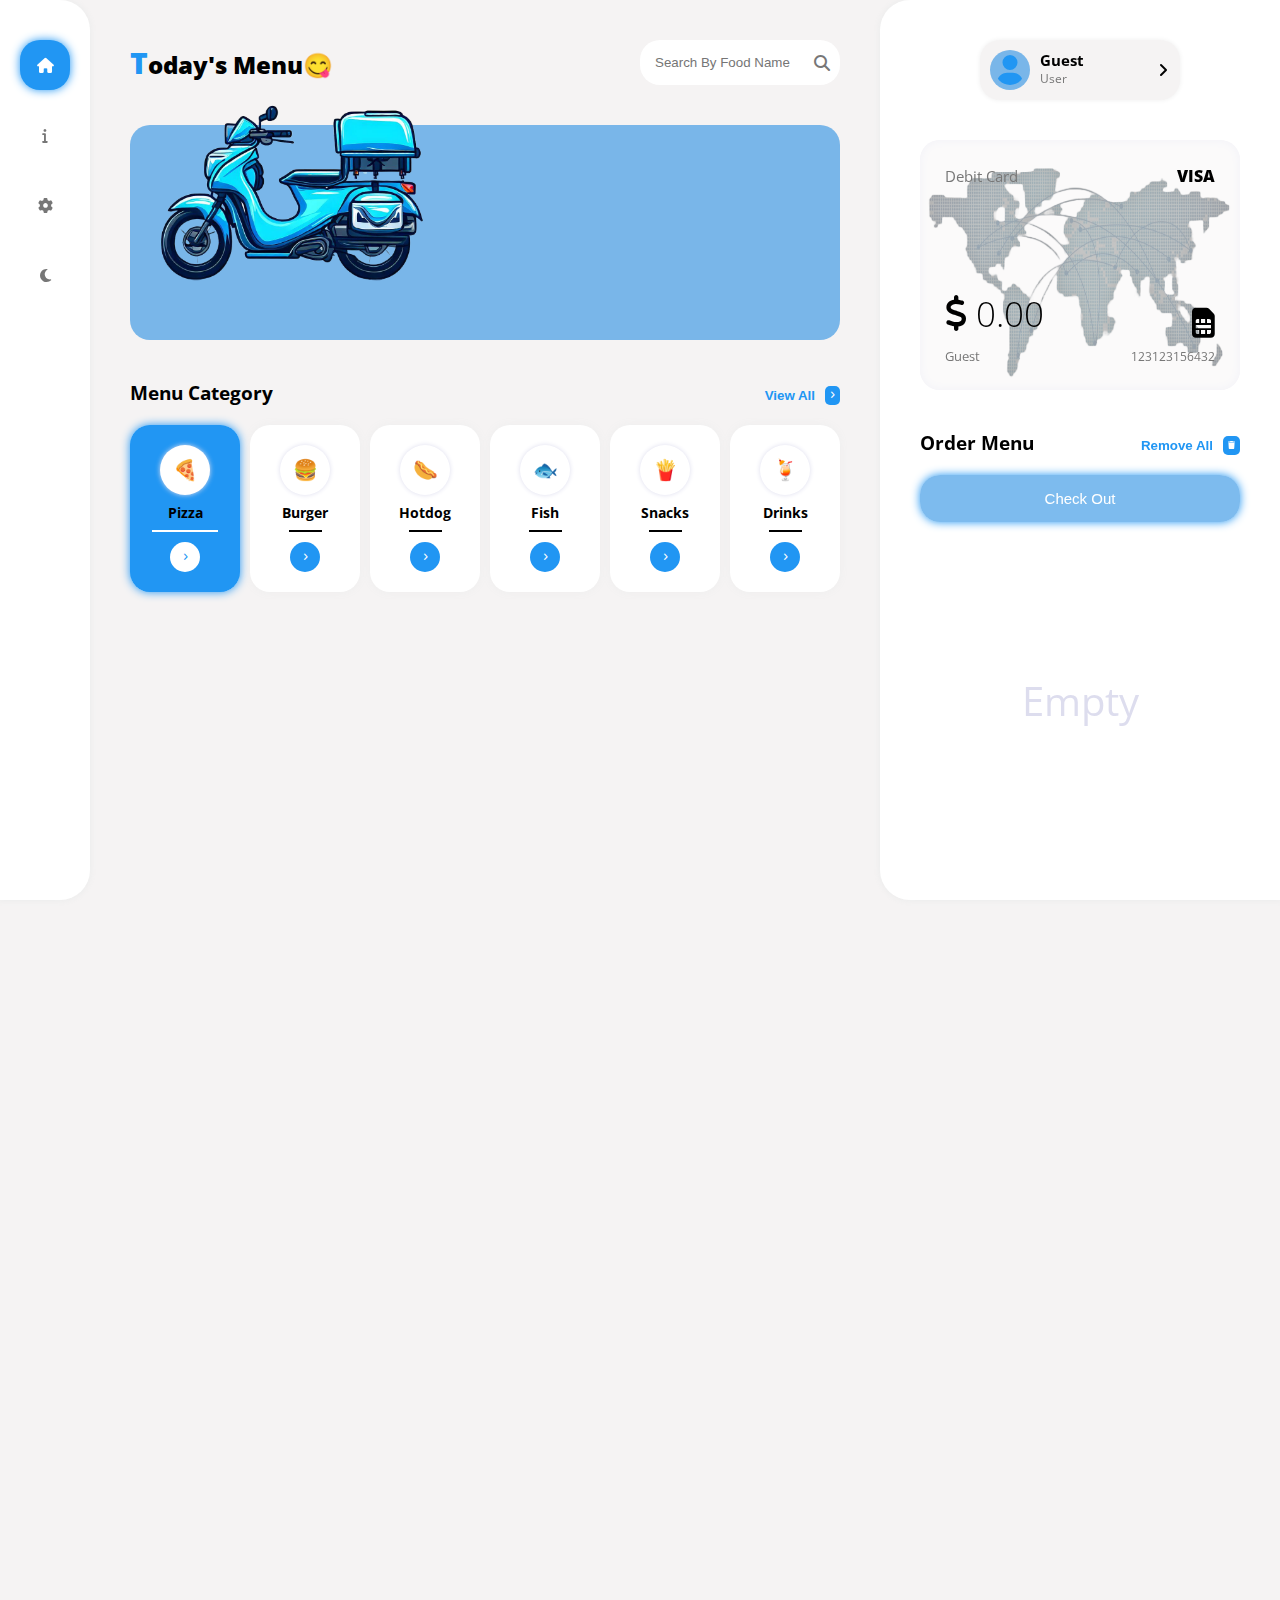
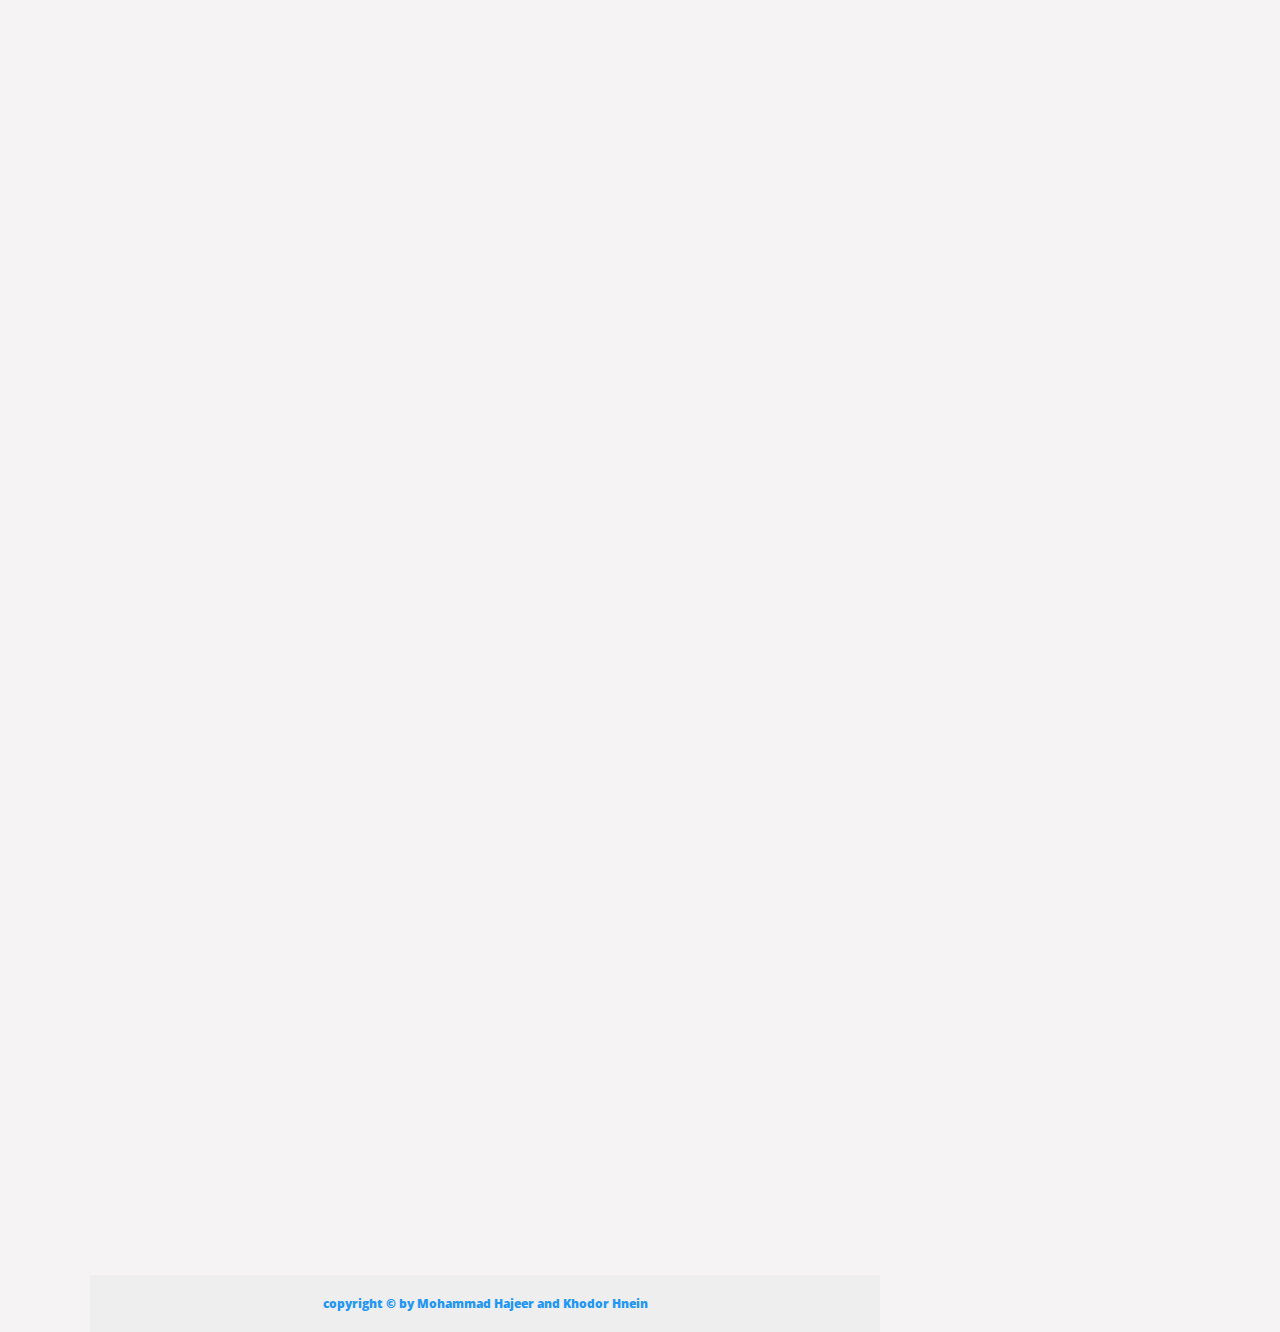
==== index.html @ 66b3bde1 "All Files Uploaded" ====
<!DOCTYPE html>
<html lang="en">

<head>
  <meta charset="UTF-8" />
  <meta http-equiv="X-UA-Compatible" content="IE=edge" />
  <meta name="viewport" content="width=device-width, initial-scale=1.0" />
  <link rel="icon" type="image/png" sizes="32x32" href="./images/Website-logo.svg">
  <link rel="stylesheet" href="./css/all.min.css" />
  <link rel="stylesheet" href="./css/style.css" />
  <link rel="preconnect" href="https://fonts.googleapis.com" />
  <link rel="preconnect" href="https://fonts.gstatic.com" crossorigin />
  <link href="https://fonts.googleapis.com/css2?family=Open+Sans:wght@600;700;800&display=swap" rel="stylesheet" />
  <title>Dashboard</title>
</head>

<body>
  <!-- Start Navigation -->
  <div class="navigation">
    <ul class="links">
      <li>
        <a data-text="Home" class="active" href="index.html">
          <i class="fa fa-home"></i>
        </a>
      </li>
      <li>
        <a data-text="Features" href="features.html">
          <i class="fa fa-info"></i>
        </a>
      </li>
      <li>
        <a data-text="Settings" href="settings.html" class="guest">
          <i class="fa fa-gear"></i>
        </a>
      </li>
      <li>
        <button href="#" id="themeSwitcher">
          <i class="fa fa-moon"></i>
        </button>
      </li>
    </ul>
    <button id="logout" href="#">
      <i class="fa-solid fa-right-from-bracket"></i>
    </button>
  </div>
  <!-- End Navigation -->
  <!-- Start content -->
  <div class="content home">
    <div class="header">
      <h2>
        Today's Menu&#128523;
        <button class="open-cart button-style">
          <i class="fa fa-arrow-right"></i>
        </button>
      </h2>
      <div class="search-box">
        <input type="text" placeholder="Search By Food Name" id="search" />
        <label for="search">
          <i class="fa fa-search"></i>
        </label>
      </div>
    </div>
    <div class="welcome-box">
      <img src="./images/Delivery-Desgin-Image.png" alt="Motor-cycle-image" />
      <div class="text">
        <h3>Hello <span class="user-name">Guest</span>,</h3>
        <p>
          Read about what our website can do in the
          <span>Features</span> section
        </p>
        <a href="features.html" class="button-style">Read Now!</a>
      </div>
    </div>
    <div class="menu">
      <div class="title">
        <h3>Menu Category</h3>
        <button class="view-all all-foods">
          View All
          <span><i class="fa-solid fa-angle-right"></i></span>
        </button>
      </div>
      <div class="categories">
        <div class="category active">
          <span class="emoji">&#127829;</span>
          <p class="name">Pizza</p>
          <span class="line"></span>
          <span><i class="fa-solid fa-angle-right"></i></span>
        </div>
        <div class="category">
          <span class="emoji">&#127828;</span>
          <p class="name">Burger</p>
          <span class="line"></span>
          <span><i class="fa-solid fa-angle-right"></i></span>
        </div>
        <div class="category">
          <span class="emoji">&#127789;</span>
          <p class="name">Hotdog</p>
          <span class="line"></span>
          <span><i class="fa-solid fa-angle-right"></i></span>
        </div>
        <div class="category">
          <span class="emoji">&#128031;</span>
          <p class="name">Fish</p>
          <span class="line"></span>
          <span><i class="fa-solid fa-angle-right"></i></span>
        </div>
        <div class="category">
          <span class="emoji">&#127839;</span>
          <p class="name">Snacks</p>
          <span class="line"></span>
          <span><i class="fa-solid fa-angle-right"></i></span>
        </div>
        <div class="category">
          <span class="emoji">&#127865;</span>
          <p class="name">Drinks</p>
          <span class="line"></span>
          <span><i class="fa-solid fa-angle-right"></i></span>
        </div>
        <div class="category fav">
          <span class="emoji">
            <i class="fa fa-heart"></i>
          </span>
          <p class="name">Favourits</p>
        </div>
      </div>
    </div>
    <div class="foods">
      <p id="message">Empty</p>
    </div>
    <button id="scrollButton" class="button-style">
      <i class="fa fa-arrow-circle-up"></i>
    </button>
    <!-- Start Footer -->
    <div id="footer">
      copyright &copy; by Mohammad Hajeer and Khodor Hnein
    </div>
    <!-- End Footer -->
  </div>
  <!-- End content -->
  <!-- Start Cart -->
  <div class="cart">
    <button class="close-cart button-style">
      <i class="fa fa-arrow-left"></i>
    </button>
    <div class="user-profile">
      <div class="profile">
        <img id="profileImage" src="./images/guest-pic.svg" alt="Profile Image" />
        <div class="text">
          <h4 class="user-name">Guest</h4>
          <p>User</p>
        </div>
      </div>
      <i class="fa-solid fa-angle-down"></i>
    </div>
    <div class="signup-form form">
      <h2>SignUp</h2>
      <form>
        <div>
          <label for="firstName">First Name</label>
          <div>
            <input data-match="\w+" id="firstName" type="text" placeholder="ex: Khodor" />
            <i class="fa fa-user"></i>
            <i class="fa fa-warning"></i>
          </div>
        </div>
        <div>
          <label for="lastName">Last Name</label>
          <div>
            <input data-match="" id="lastName" type="text" placeholder="ex: Hajeer" />
            <i class="fa fa-user"></i>
            <i class="fa fa-warning"></i>
          </div>
        </div>
        <div>
          <label for="signupEmail">Email</label>
          <div>
            <input data-match="\w+@gmail.com" id="signupEmail" type="email" placeholder="ex: hello@gmail.com" />
            <i class="fa fa-envelope"></i>
            <i class="fa fa-warning"></i>
          </div>
        </div>
        <div>
          <label for="signupPassword">Password</label>
          <div>
            <input data-match="\w+" id="signupPassword" type="password" placeholder="ex: 123@3As" />
            <i class="fa fa-lock"></i>
            <i class="fa fa-warning"></i>
          </div>
        </div>
        <button class="signup-button button-style">SignUp</button>
        <p>
          Already have an account ? <a id="loginSwitcher" href="#">Login</a>
        </p>
      </form>
    </div>
    <div class="login-form form">
      <h2>Login</h2>
      <form>
        <div>
          <label for="loginEmail">Email</label>
          <div>
            <input id="loginEmail" type="email" placeholder="Email" />
            <i class="fa fa-envelope"></i>
            <i class="fa fa-warning"></i>
          </div>
        </div>
        <div>
          <label for="loginPassword">Password</label>
          <div>
            <input id="loginPassword" type="password" placeholder="Password" />
            <i class="fa fa-lock"></i>
            <i class="fa fa-warning"></i>
          </div>
        </div>
        <button class="login-button button-style">Login</button>
        <a id="signupSwitcher" href="#"><i class="fa fa-arrow-left"></i> Signup</a>
      </form>
    </div>
    <div class="debit-card">
      <div class="title">
        <p>Debit Card</p>
        <p>Visa</p>
      </div>
      <div class="details">
        <div class="amount">
          <p>
            <i class="fa-solid fa-dollar-sign"></i>
            <span id="money">0.00</span>
          </p>
          <p class="user-name">Guest</p>
        </div>
        <div class="serial-nb">
          <i class="fa-solid fa-sim-card"></i>
          <p class="number">123123156432</p>
        </div>
      </div>
    </div>
    <div class="menu">
      <div class="title">
        <h3>Order Menu</h3>
        <button class="view-all" id="remove-all">
          Remove All
          <span><i class="fa fa-trash"></i></span>
        </button>
      </div>
      <button class="checkout-button button-style" id="check">Check Out</button>
      <div class="orders"></div>
    </div>
  </div>
  <!-- End Cart -->

  <script src="./JavaScript/common.js" type="module"></script>
  <script src="./JavaScript/menu.js" type="module"></script>
</body>

</html>
---- css/style.css ----
/* Start Global Rules */
:root {
  --main-color: #2196f3;
  --alt-main-color: #1786e08f;
  --margin: 40px;
  --padding: 40px;
  --dimmed-text-color: #777;
  --text-color: black;
  --bg-color: rgb(255, 255, 255);
  --alt-bg-color: rgb(245, 243, 243);
  --bg-backdrop: rgba(255, 255, 255, 0.6);
  --border-rad: 20px;
  --box-shadow: #eee;
  --box-bg: #dde;
}

* {
  margin: 0;
  padding: 0;
  -webkit-box-sizing: border-box;
  -moz-box-sizing: border-box;
  box-sizing: border-box;
}

::-webkit-scrollbar {
  width: 15px;
}
::-webkit-scrollbar-thumb {
  background-color: var(--main-color);
}
::-webkit-scrollbar-track {
  background-color: var(--alt-main-color);
}
::selection {
  background-color: var(--main-color);
  color: var(--bg-color);
}

html {
  scroll-behavior: smooth;
}

body {
  font-family: "Open Sans", sans-serif;
  background-color: var(--alt-bg-color);
  position: relative;
}
body.dark-mode {
  --dimmed-text-color: #777;
  --bg-color: #202020;
  --alt-bg-color: #232323;
  --bg-backdrop: rgba(32, 32, 32, 0.6);
  --box-shadow: #202020;
  --text-color: white;
  --box-bg: rgb(56, 56, 56);
}
/* body.brown-theme {
  --main-color: #190019;
  --alt-main-color: #2b124c;
  --bg-color: #fbe4d8;
  --alt-bg-color: #dfb6b2;
  --bg-backdrop: rgba(32, 32, 32, 0.6);
  --box-shadow: #852f6c;
  --text-color: black;
  --box-bg: #fbe4d844;
} */
body.backdrop-bg::before {
  content: "";
  position: absolute;
  inset: 0;
  background-color: rgba(32, 32, 32, 0.6);
  transition: 0.3s;
  z-index: 1000;
}
ul {
  list-style: none;
}

a {
  text-decoration: none;
  cursor: pointer;
}
/* End Global Rules */
/* Start Components */
.button-style {
  color: white;
  background-color: var(--main-color);
  padding: 10px 25px;
  border: none;
  border-radius: var(--border-rad);
  display: flex;
  justify-content: center;
  align-items: center;
  width: fit-content;
  font-size: 15px;
  box-shadow: 0 0 10px var(--main-color);
  transition: 0.3s;
  cursor: pointer;
}
.button-style:hover {
  opacity: 0.7;
}

#message {
  color: var(--box-bg);
  font-size: 40px;
  position: absolute;
  top: 50%;
  right: 50%;
  transform: translate(50%, -50%);
  animation: message-moves linear 5s infinite;
}
/* End Components */
/* Start Popup Boxes */
.logout-confirmation-box,
.login-advice-box {
  position: fixed;
  top: 50%;
  left: 50%;
  transform: translate(-50%, -50%);
  width: 350px;
  background-color: var(--bg-color);
  padding: var(--padding);
  border-radius: var(--border-rad);
  color: var(--text-color);
  box-shadow: 0 0 5px var(--main-color) inset;
  text-align: center;
  line-height: 1.7;
  z-index: 1000;
  animation: show 0.1s linear forwards;
}
@media (max-width: 767px) {
  .logout-confirmation-box,
  .login-advice-box {
    width: 90%;
    padding: var(--padding) 10px;
  }
}
.logout-confirmation-box h2,
.login-advice-box h2 {
  color: var(--main-color);
}
.logout-confirmation-box .buttons {
  display: flex;
  justify-content: space-around;
  align-items: center;
  margin-top: 10px;
  gap: 20px;
}
@media (max-width: 767px) {
  .logout-confirmation-box .buttons {
    justify-content: center;
  }
}
.logout-confirmation-box .buttons button {
  border-radius: 10px;
}

.login-advice-box button:first-of-type {
  margin: 10px auto;
  gap: 10px;
}
.login-advice-box button:last-of-type {
  position: absolute;
  right: 50%;
  bottom: 0;
  padding: 0;
  text-align: center;
  background-color: var(--alt-bg-color);
  height: 50px;
  width: 50px;
  border-radius: 50%;
  transform: translate(50%, 50%);
  color: var(--main-color);
}
/* End Popup Boxes */
/* Start Navigation */
.navigation {
  height: 100vh;
  position: fixed;
  left: 0;
  top: 0;
  padding: var(--padding) 20px;
  display: flex;
  flex-direction: column;
  align-items: center;
  justify-content: space-between;
  background-color: var(--bg-color);
  border-radius: 0 30px 30px 0;
  box-shadow: 0 0 5px 2px var(--box-shadow);
  z-index: 999;
}
@media (max-width: 767px) {
  .navigation {
    width: 320px;
    max-width: 100%;
    padding: 20px;
    height: fit-content;
    top: auto;
    bottom: 50px;
    border-radius: var(--border-rad);
    flex-direction: row;
    justify-content: center;
    gap: 15px;
    left: 50%;
    transform: translateX(-50%);
  }
}
.navigation .links {
  display: flex;
  flex-direction: column;
  justify-content: space-around;
  gap: 20px;
}
@media (max-width: 767px) {
  .navigation .links {
    flex-direction: row;
    flex: 1;
    gap: 15px;
  }
}
.navigation .links li a,
.navigation .links li button {
  display: block;
  width: 50px;
  height: 50px;
  display: flex;
  justify-content: center;
  align-items: center;
  border-radius: 50%;
  color: var(--dimmed-text-color);
  transition: 0.3s;
  font-size: 15px;
  position: relative;
  border: none;
  background: none;
  cursor: pointer;
  z-index: 1;
}
.navigation .links li a.guest {
  pointer-events: none;
}
.navigation .links li a:hover,
.navigation .links li button:hover,
.navigation .links li a.active,
.navigation .links li button.active {
  color: white;
}
.navigation .links li a::before,
.navigation .links li button::before {
  content: "";
  position: absolute;
  inset: 0;
  background-color: var(--main-color);
  box-shadow: 0 0 10px var(--main-color);
  border-radius: var(--border-rad);
  z-index: -1;
  transform: scale(0);
  transition: 0.3s;
}
.navigation .links li:last-child button::before {
  background-color: var(--box-bg);
  box-shadow: 0 0 10px var(--box-bg);
}
.navigation .links li a:hover::before,
.navigation .links li button:hover::before {
  transform: scale(1);
}
.navigation .links li a.active::before,
.navigation .links li button.active::before {
  transform: scale(1);
}
@media (max-width: 767px) {
  .navigation .links li a,
  .navigation .links li button {
    width: 30px;
    height: 30px;
  }
}
.navigation #logout {
  color: var(--main-color);
  font-size: 20px;
  font-weight: bold;
  background: none;
  border: none;
  cursor: pointer;
}
/* End Navigation */
/* Start Content */
.content {
  min-height: 100vh;
  margin-left: 90px;
  padding: var(--padding) var(--padding) 80px;
  transition: margin 1s;
  position: relative;
}
.content #footer {
  background-color: var(--box-shadow);
  position: absolute;
  bottom: 0;
  left: 0;
  width: 100%;
  padding: 20px;
  text-align: center;
  color: var(--main-color);
  font-size: 12px;
  font-weight: 800;
  z-index: -1;
}
.content .page-title {
  margin-bottom: 20px;
  color: var(--main-color);
}
.content.home {
  margin-right: 400px;
}
@media (max-width: 1200px) {
  .content.home {
    margin-right: 0;
  }
}
@media (max-width: 767px) {
  .content {
    margin-left: 0;
    padding: 20px 20px 150px;
  }
}
.content.home .header {
  display: flex;
  align-items: center;
  justify-content: space-between;
}
.content.home .header h2 {
  font-weight: 800;
  color: var(--text-color);
}
.content.home .header h2::first-letter {
  color: var(--main-color);
  font-size: 30px;
}
@media (max-width: 1200px) {
  .content.home .header {
    flex-direction: column;
    align-items: flex-end;
    gap: 10px;
  }
  .content.home .header h2 {
    width: 100%;
    display: flex;
    align-items: center;
    justify-content: space-between;
  }
}
.content.home .header h2 .open-cart {
  width: 60px;
  height: 60px;
  padding: 0px;
  box-shadow: none;
  font-size: 20px;
  color: var(--text-color);
  background: var(--bg-color);
}
@media (min-width: 1200px) {
  .content.home .header h2 .open-cart {
    display: none;
  }
}
.content.home .header .search-box {
  position: relative;
}
.content.home .header .search-box input {
  padding: 15px;
  padding-right: 35px;
  border-radius: var(--border-rad);
  background-color: var(--bg-color);
  border: none;
  width: 200px;
  transition: width 0.3s;
  color: var(--text-color);
}
.content.home .header .search-box input:focus {
  outline: none;
  width: 250px;
}
.content.home .header .search-box input::placeholder {
  transition: 0.3s;
}
.content.home .header .search-box input:focus::placeholder {
  opacity: 0;
}
.content.home .header .search-box i {
  position: absolute;
  right: 10px;
  top: 50%;
  transform: translateY(-50%);
  color: var(--dimmed-text-color);
  cursor: text;
}

.content.home .welcome-box {
  background-color: var(--alt-main-color);
  border-radius: var(--border-rad);
  margin-top: var(--margin);
  padding: var(--padding);
  position: relative;
  display: flex;
  justify-content: flex-end;
  align-items: center;
}
@media (max-width: 1200px) {
  .content.home .welcome-box {
    justify-content: space-between;
    flex-direction: column;
  }
}
.content.home .welcome-box img {
  height: 150%;
  position: absolute;
  top: -40%;
  left: 0;
  animation: car-move 1s linear forwards;
  transition: 0.3s;
}
@media (max-width: 1200px) {
  .content.home .welcome-box img {
    position: static;
    width: 100%;
    top: 50%;
  }
}
@media (max-width: 767px) {
  .content.home .welcome-box img {
    width: 100%;
  }
}
.content.home .welcome-box .text {
  line-height: 1.7;
}
.content.home .welcome-box .text h3 {
  opacity: 0;
  font-size: 25px;
  font-weight: 700;
  animation: text-move 1s linear forwards;
  animation-delay: 1s;
  color: var(--text-color);
}
.content.home .welcome-box .text p {
  opacity: 0;
  color: var(--bg-color);
  animation: text-move 1s linear forwards;
  animation-delay: 2s;
}
.content.home .welcome-box .text p span {
  color: var(--main-color);
  font-weight: bold;
}
.content.home .welcome-box .text a {
  opacity: 0;
  margin-top: 20px;
  animation: text-move 1s linear forwards;
  animation-delay: 2s;
}

.content.home .menu {
  margin-top: var(--margin);
  display: flex;
  flex-direction: column;
  gap: 20px;
}
.menu .title {
  display: flex;
  align-items: flex-end;
  justify-content: space-between;
}
.menu .title h3 {
  font-weight: 700;
  color: var(--text-color);
}
.menu .title .view-all {
  color: var(--main-color);
  border: none;
  background: none;
  display: flex;
  align-items: center;
  gap: 10px;
  font-weight: bold;
  cursor: pointer;
}
.menu .title .view-all span {
  background-color: var(--main-color);
  color: var(--bg-color);
  padding: 5px;
  font-size: 8px;
  border-radius: 5px;
}
.content.home .menu .categories {
  display: flex;
  flex-wrap: wrap;
  gap: 10px;
}
.content.home .menu .category {
  min-width: 100px;
  flex: 1;
  background-color: var(--bg-color);
  padding: calc(var(--padding) - 20px) 0;
  text-align: center;
  line-height: 2.5;
  border-radius: var(--border-rad);
  cursor: pointer;
  transition: 0.3s;
  box-shadow: 0 0 10px var(--box-shadow);
  position: relative;
  overflow: hidden;
  z-index: 1;
}
.content.home .menu .category:hover,
.content.home .menu .category.active {
  box-shadow: 0 0 10px var(--main-color);
}
.content.home .menu .category::before {
  content: "";
  position: absolute;
  inset: 0;
  background-color: var(--main-color);
  transform: scale(0);
  opacity: 0;
  z-index: -1;
  transition: 0.3s;
}
.content.home .menu .category:hover::before,
.content.home .menu .category.active::before {
  opacity: 1;
  transform: scale(1);
  box-shadow: 0 0 10px var(--main-color);
}
.content.home .menu .category .emoji {
  background-color: var(--bg-color);
  box-shadow: 0 0 5px var(--box-bg);
  display: block;
  margin: 0 auto;
  width: 50px;
  height: 50px;
  border-radius: 50%;
  font-size: 20px;
}
.content.home .menu .category p {
  font-size: 14px;
  font-weight: bold;
  color: var(--text-color);
}
.content.home .menu .category:hover p,
.content.home .menu .category.active p {
  color: var(--text-color);
}
.content.home .menu .category span.line {
  display: block;
  height: 2px;
  width: 30%;
  margin: 0px auto 10px;
  background-color: var(--text-color);
  transition: 0.3s;
}
.content.home .menu .category:hover span.line,
.content.home .menu .category.active span.line {
  width: 60%;
  background-color: var(--bg-color);
}
.content.home .menu .category span:last-child {
  background-color: var(--main-color);
  display: block;
  margin: 0 auto;
  width: 30px;
  height: 30px;
  border-radius: 50%;
  display: flex;
  align-items: center;
  justify-content: center;
  color: var(--bg-color);
  font-size: 8px;
  transition: 0.3s;
}
.content.home .menu .category:hover span:last-child,
.content.home .menu .category.active span:last-child {
  background-color: var(--bg-color);
  color: var(--main-color);
}
.content.home .menu .category.fav {
  display: flex;
  flex-direction: column;
  justify-content: center;
}
.content.home .menu .category.fav .emoji {
  color: var(--main-color);
}

.foods {
  margin-top: var(--margin);
  display: grid;
  grid-template-columns: repeat(auto-fill, minmax(250px, 1fr));
  gap: 20px;
  position: relative;
  min-height: calc(100vh - 673.8px);
}
.foods .empty-food-message {
  background-color: var(--bg-color);
  border-radius: var(--border-rad);
  color: var(--text-color);
  position: absolute;
  display: flex;
  justify-content: center;
  align-items: center;
  gap: 20px;
  width: 100%;
  height: 100%;
}
.foods .empty-food-message i {
  color: var(--main-color);
  font-size: 25px;
}
.foods .food {
  position: relative;
  height: 300px;
  display: flex;
  align-items: flex-end;
  background-color: var(--box-bg);
  border-radius: var(--border-rad);
  box-shadow: 0 10px 10px var(--box-shadow);
  opacity: 0;
  animation: card 0.5s linear forwards;
  overflow: hidden;
}
.foods .food.remove-fav {
  animation: card 0.5s linear forwards, remove-fav 0.3s linear forwards;
}
.foods .food:hover {
  filter: brightness(90%);
}
/*If the user didnt signup or login*/
.foods .food.block::before {
  content: "";
  position: absolute;
  inset: 0;
  cursor: no-drop;
  z-index: 2;
}
.foods .food::after {
  content: "";
  position: absolute;
  width: 100%;
  height: 2px;
  background-color: var(--main-color);
  bottom: 0;
  left: 0;
  transform: scaleX(0);
  transition: 0.3s;
}
.foods .food:hover::after {
  transform: scaleX(1);
}
.foods .food .add-fav {
  width: 30px;
  height: 30px;
  border-radius: 50%;
  border: none;
  color: var(--dimmed-text-color);
  box-shadow: 0 0 5px #aaa;
  position: absolute;
  right: 10px;
  top: 10px;
  cursor: pointer;
  transition: 0.3s;
}
.foods .food .add-fav:hover {
  color: var(--main-color);
  box-shadow: none;
}
.foods .food .add-fav.added {
  color: white;
  box-shadow: 0 0 50px var(--main-color) inset, 0 0 5px #aaa;
}
.foods .food img {
  width: 150px;
  height: 150px;
  display: block;
  top: 20px;
  right: 50%;
  transform: translateX(50%);
  border-radius: 50%;
  position: absolute;
  padding: 10px;
  background-color: var(--box-bg);
  border: 5px solid transparent;
  border-bottom-color: var(--main-color);
  box-shadow: 0 0 5px 2px var(--bg-color) inset;
}
.foods .food .description {
  height: 70%;
  padding: 20px;
  background-color: var(--bg-color);
  border-radius: 40px 40px 20px 20px;
  width: 100%;
  margin-top: 20px;
  display: flex;
  flex-direction: column;
  justify-content: flex-end;
  gap: 5px;
}
.foods .food .description h3 {
  font-size: 18px;
  font-weight: 600;
  color: var(--text-color);
}
.foods .food .description .food-details {
  display: flex;
  justify-content: space-between;
  align-items: center;
}
.foods .food .description .stars {
  color: var(--main-color);
  font-size: 15px;
}
.foods .food .description .price {
  font-size: 12px;
  color: var(--main-color);
  font-weight: 700;
}
.foods .food .description .price .amount {
  font-size: 20px;
  color: var(--text-color);
}
.foods .food .description .add-button {
  background-color: var(--main-color);
  color: white;
  width: 40px;
  height: 40px;
  border-radius: 50%;
  border: none;
  transition: 0.3s;
  cursor: pointer;
}
.foods .food .description .add-button:hover {
  transform: rotate(90deg);
}
#scrollButton {
  position: fixed;
  bottom: 50px;
  right: 40px;
  width: 50px;
  height: 50px;
  font-size: 20px;
  display: none;
  z-index: 1000;
}
@media (min-width: 1200px) {
  .content.home #scrollButton {
    right: 440px;
  }
}
@media (max-width: 767px) {
  #scrollButton {
    bottom: 140px;
  }
}
/* End Content */
/* Start Cart */
.cart {
  position: fixed;
  height: 100vh;
  right: 0;
  top: 0;
  background-color: var(--bg-color);
  width: 400px;
  border-radius: 30px 0 0 30px;
  box-shadow: 0 0 5px 2px var(--box-shadow);
  transition: 0.5s;
  padding: var(--padding);
  z-index: 999;
}
.cart.opens {
  right: 0;
}
@media (max-width: 1200px) {
  .cart {
    right: -150%;
  }
}
@media (max-width: 767px) {
  .cart {
    width: 100%;
  }
}
.cart .close-cart {
  position: absolute;
  padding: 0;
  width: 60px;
  height: 60px;
  background-color: var(--alt-bg-color);
  box-shadow: none;
  font-size: 20px;
  color: var(--main-color);
}
@media (min-width: 1200px) {
  .cart .close-cart {
    display: none;
  }
}
.cart .user-profile {
  display: flex;
  align-items: center;
  justify-content: space-between;
  gap: 30px;
  background-color: var(--alt-bg-color);
  width: 200px;
  margin: 0 auto;
  border-radius: var(--border-rad);
  padding: 10px;
  cursor: pointer;
  box-shadow: 0 0 5px var(--box-shadow);
  transition: 0.3s;
}
@media (max-width: 1200px) {
  .cart .user-profile {
    margin: 0 0 0 auto;
  }
}
.cart .user-profile.open-close-login {
  width: 100%;
}
@media (max-width: 1200px) {
  .cart .user-profile.open-close-login {
    width: 70%;
  }
}
.cart .user-profile .profile {
  display: flex;
  gap: 10px;
}
.cart .user-profile img {
  width: 40px;
  height: 40px;
  border-radius: 50%;
  padding: 5px;
  background-color: var(--alt-main-color);
}
.cart .user-profile .text h4 {
  font-size: 15px;
  color: var(--text-color);
}
.cart .user-profile .text p {
  font-size: 12px;
  color: var(--dimmed-text-color);
}
.cart .user-profile i {
  color: var(--text-color);
  transform: rotate(-90deg);
  transition: 0.3s;
}
.cart .user-profile i.open-close {
  transform: rotate(0deg);
}

.cart .form {
  position: absolute;
  background-color: var(--alt-bg-color);
  width: 90%;
  top: 110px;
  left: 50%;
  transform: translateX(-50%);
  height: 0;
  border-radius: var(--border-rad);
  z-index: 111;
  transition: 0.3s;
  transition-delay: 0.3s;
  padding: var(--padding);
  overflow: hidden;
  opacity: 0;
}
.cart .form.signed-in {
  display: flex;
  justify-content: center;
  align-items: center;
  flex-direction: column;
  gap: 20px;
  color: var(--text-color);
}
.cart .form.signed-in i {
  color: var(--main-color);
  font-size: 100px;
}
.cart .signup-form.open-close {
  height: calc(100% - 150px);
  opacity: 1;
}
.cart .form h2 {
  text-align: center;
  color: var(--main-color);
  margin-bottom: var(--margin);
  font-size: 30px;
}
.cart .form form > div {
  display: flex;
  flex-direction: column;
  gap: 5px;
  margin-bottom: 10px;
}
.cart .form form > div label {
  color: var(--text-color);
  font-size: 13px;
}
.cart .form form > div div {
  position: relative;
  background-color: var(--bg-color);
  border-radius: calc(var(--border-rad) - 10px);
  z-index: 1;
}
.cart .form form > div div i {
  position: absolute;
  top: 0;
  height: 100%;
  width: 35px;
  display: flex;
  align-items: center;
  justify-content: center;
  transition: 0.3s;
  border-radius: 10px 0 0 10px;
  z-index: -1;
}
.cart .form form > div div i:first-of-type {
  left: 0;
  background-color: var(--alt-main-color);
  color: var(--bg-color);
}
.cart .form form > div div i:last-of-type {
  right: 0;
  color: var(--main-color);
  opacity: 0;
}
.cart .form form > div input {
  width: 100%;
  border: none;
  font-size: 15px;
  padding: 15px 40px;
  background: none;
  outline: none;
  border-radius: calc(var(--border-rad) - 10px);
  color: var(--dimmed-text-color);
  transition: 0.3s;
}
.cart .form form > div input:focus + i {
  background-color: var(--main-color);
}
.cart .form form > div input:focus {
  box-shadow: 0 0 5px var(--main-color), 0 0 5px 2px var(--alt-main-color);
  color: var(--text-color);
}
.cart .form form > div input::placeholder {
  transition: 0.3s;
}
.cart .form form > div input:focus::placeholder {
  opacity: 0;
}
.cart .form form > div div.passed input {
  box-shadow: 0 0 5px var(--main-color), 0 0 5px 2px var(--alt-main-color);
  color: var(--text-color);
}
.cart .form form > div div.passed input + i {
  background-color: var(--main-color);
}
.cart .form form > div div.error i:last-of-type {
  opacity: 1;
}
.cart .form form button {
  width: 100%;
  margin-top: 20px;
  padding: 15px 0;
}
.cart .form form > p {
  color: var(--text-color);
  margin-top: 5px;
  font-size: 13px;
  text-align: center;
}
.cart .form form a {
  color: var(--main-color);
  font-weight: 700;
}
.cart .signup-form form > div:nth-of-type(3) label span {
  display: block;
  color: var(--main-color);
}
.cart .login-form {
  opacity: 1;
  height: calc(100% - 150px);
  display: none;
}
.cart .login-form.login-on {
  display: block;
}
.cart .login-form form a {
  display: block;
  width: fit-content;
  margin: 50px auto 0;
}

.cart .debit-card {
  display: flex;
  flex-direction: column;
  justify-content: space-between;
  margin: var(--margin) auto;
  background-image: url("../images/visacard-bg.png");
  background-size: 100% 250px;
  background-color: var(--alt-bg-color);
  background-repeat: no-repeat;
  box-shadow: 0 0 10px var(--box-bg) inset;
  width: 100%;
  height: 250px;
  border-radius: var(--border-rad);
  position: relative;
  padding: calc(var(--padding) - 15px);
  z-index: 1;
}
.cart .debit-card::before {
  content: "";
  position: absolute;
  inset: 0;
  background-color: var(--bg-backdrop);
  border-radius: var(--border-rad);
  z-index: -1;
}
.cart .debit-card > div {
  display: flex;
  align-items: center;
  justify-content: space-between;
  color: var(--text-color);
}
.cart .debit-card .details {
  align-items: flex-end;
}
.cart .debit-card .title p:first-child {
  font-size: 15px;
  color: var(--dimmed-text-color);
}
.cart .debit-card .title p:last-child {
  font-weight: 800;
  text-transform: uppercase;
}
.cart .debit-card .amount p:first-child {
  font-size: 35px;
  font-weight: lighter;
  margin-bottom: 10px;
}
.cart .debit-card .amount p:last-child {
  font-size: 13px;
  color: var(--dimmed-text-color);
}
.cart .debit-card .serial-nb {
  display: flex;
  flex-direction: column;
  align-items: flex-end;
  gap: 10px;
}
.cart .debit-card .serial-nb i {
  font-size: 30px;
}
.cart .debit-card .serial-nb .number {
  font-size: 12px;
  color: var(--dimmed-text-color);
}

.cart .orders {
  margin-top: calc(var(--margin) - 20px);
  height: calc(100vh - 583.2px);
  overflow-y: auto;
  display: flex;
  flex-direction: column;
  gap: 5px;
  position: relative;
  border-radius: var(--border-rad);
}
.cart .orders::-webkit-scrollbar-thumb,
.cart .orders::-webkit-scrollbar-track {
  border-radius: var(--border-rad);
  background-color: var(--box-bg);
}
.cart .orders::-webkit-scrollbar-thumb {
  background-color: var(--bg-backdrop);
}
.cart .orders::-webkit-scrollbar {
  width: 10px;
}
.cart .orders .order {
  display: flex;
  justify-content: space-between;
  align-items: center;
  background-color: var(--alt-bg-color);
  border-radius: var(--border-rad);
}
.cart .orders .order .food-description {
  display: flex;
  align-items: center;
  gap: 10px;
}
.cart .orders .order .food-image {
  padding: 10px;
  border: 1px solid var(--box-bg);
  box-shadow: 0 0 10px var(--box-bg) inset;
  border-radius: var(--border-rad);
  width: 70px;
  height: 70px;
}
.cart .orders .order img {
  width: 100%;
  border-radius: 50%;
}
.cart .orders .order .food-name {
  font-size: 14px;
  font-weight: 700;
  color: var(--text-color);
  display: flex;
  align-items: center;
  gap: 10px;
}
.cart .orders .order .food-name p:first-child {
  white-space: nowrap;
  width: 100px;
  overflow: hidden;
}
.cart .orders .order .food-count {
  color: var(--text-color);
  font-size: 14px;
}
.cart .orders .order .food-count i,
.cart .orders .order .final-price i {
  font-size: 10px;
  color: var(--main-color);
  font-weight: 800;
}
.cart .orders .order .final-price span {
  font-size: 13px;
  font-weight: 700;
  color: var(--text-color);
}
.cart .orders .order .remove-food {
  display: flex;
}
.cart .orders .order .remove-food button {
  height: 70px;
  width: 40px;
  border: none;
  color: var(--main-color);
  background: var(--bg-backdrop);
  cursor: pointer;
  transition: 0.3s;
}
.cart .orders .order .remove-food button:first-child:hover {
  background-color: var(--box-bg);
}
.cart .orders .order .remove-food button:last-child {
  background-color: var(--alt-main-color);
  color: var(--text-color);
  border-radius: 0 15px 15px 0;
}
.cart .orders .order .remove-food button:last-child:hover {
  background-color: var(--main-color);
}
.cart .checkout-button {
  width: 100%;
  margin-top: 20px;
  padding: 15px 25px;
  background-color: var(--alt-main-color);
}
.cart .checkout-button:hover {
  background-color: var(--main-color);
  opacity: 1;
}
/* End Cart */
/* Start Cart List Order */
.cart-list-orders {
  position: fixed;
  top: 50%;
  left: 50%;
  transform: translate(-50%, -50%);
  width: 400px;
  max-width: 90%;
  height: 460.4px;
  background-color: var(--box-shadow);
  display: block;
  z-index: 1000;
  padding: var(--padding);
  border-radius: var(--border-rad);
  box-shadow: 0 0 150px var(--bg-color) inset;
  animation: show 0.2s linear forwards;
  overflow: hidden;
}
.cart-list-orders.loader {
  animation: show 0.2s linear forwards, loading 0.3s linear forwards;
}
.cart-list-orders::before {
  content: "\f07a";
  font-family: "Font Awesome 5 Free";
  font-weight: 800;
  font-size: 200px;
  position: absolute;
  color: var(--alt-main-color);
  top: 50%;
  left: 50%;
  transform: translate(-50%, -50%);
  filter: blur(10px);
  z-index: -1;
}
.cart-list-orders .progress-bar {
  position: absolute;
  height: 100%;
  background-color: var(--main-color);
  left: 0;
  top: 50%;
  transform: translateY(-50%);
  width: 0%;
  transition: 0.5s;
}
.cart-list-orders .menu {
  color: var(--main-color);
  cursor: pointer;
  display: flex;
  align-items: center;
  gap: 15px;
  padding-bottom: 10px;
  border-bottom: 1px solid var(--main-color);
}
.cart-list-orders .title {
  margin-top: 20px;
  color: var(--text-color);
}
.cart-list-orders .title p {
  font-size: 13px;
}
.cart-list-orders .title p span {
  color: var(--main-color);
}
.cart-list-orders .food-container {
  margin-top: 20px;
  display: flex;
  flex-direction: column;
  gap: 10px;
  height: 200px;
  overflow-y: auto;
}
.cart-list-orders .food-container::-webkit-scrollbar-thumb,
.cart-list-orders .food-container::-webkit-scrollbar-track {
  border-radius: 0 20px 20px 0;
}
.cart-list-orders .food-container .food-order {
  display: flex;
  justify-content: space-between;
  align-items: center;
  padding: 10px;
  background-color: var(--bg-backdrop);
  box-shadow: 0 0 10px var(--box-bg) inset;
  border-radius: var(--border-rad) 0 0 var(--border-rad);
}
.cart-list-orders .food-container .food-order .food-description {
  display: flex;
  gap: 10px;
  color: var(--text-color);
}
.cart-list-orders .food-container .food-order .food-description img {
  width: 60px;
  border-radius: var(--border-rad);
}
.cart-list-orders .food-container .food-order .food-description i {
  font-size: 8px;
}
.cart-list-orders .food-container .food-order .food-price {
  color: var(--main-color);
  font-weight: 800;
  display: flex;
  align-items: baseline;
  gap: 2px;
}
.cart-list-orders .food-container .food-order .food-price i {
  font-size: 10px;
}
.cart-list-orders .foot {
  margin-top: 20px;
  display: flex;
  justify-content: space-between;
  align-items: center;
}
.cart-list-orders .foot .total {
  color: var(--text-color);
}
.cart-list-orders .foot .total span {
  font-size: 20px;
  color: var(--main-color);
  font-weight: 800;
}
/* End Cart List Order */
/* Start Settings Page */
.content.settings .settings-container {
  display: flex;
  gap: 20px;
  flex-wrap: wrap;
}
.content.settings .settings-container > div {
  background-color: var(--bg-color);
  padding: 20px;
  border-radius: var(--border-rad);
  color: var(--text-color);
  flex-basis: 50%;
  flex: 1;
  opacity: 0;
  animation: card 0.5s linear forwards;
  box-shadow: 0 10px 10px var(--box-shadow);
  position: relative;
  overflow: hidden;
}
.content.settings .settings-container > div::before {
  content: "";
  position: absolute;
  height: 5px;
  width: 100%;
  background-color: var(--main-color);
  bottom: 0;
  left: 0;
}
@media (max-width: 991px) {
  .content.settings .settings-container > div {
    flex-basis: 100%;
  }
}
.content.settings > div .title p {
  color: var(--main-color);
}
.general-info-box {
  display: flex;
  align-items: center;
  flex-wrap: wrap;
  gap: 40px;
}
.general-info-box > div {
  flex-basis: 50%;
  flex: 1;
}
.general-info-box > div:first-child {
  min-width: 220px;
}
.general-info-box .profile-pic {
  display: flex;
  flex-direction: column;
  align-items: center;
  gap: 20px;
}
.general-info-box .profile-pic img {
  width: 200px;
  height: 200px;
  border-radius: 50%;
  border: 10px solid var(--box-bg);
  /* box-shadow: 0 0 0px 5px var(--main-color); */
}
.general-info-box .informations .info {
  display: flex;
  flex-direction: column;
  gap: 5px;
  padding: 5px 0;
}
.general-info-box .informations .info span {
  font-size: 13px;
}
.general-info-box .informations .info input {
  padding: 10px;
  border-radius: 6px;
  border: 1px solid var(--box-bg);
  font-size: 13px;
  outline: none;
  color: var(--text-color);
}
.general-info-box .informations .info input:focus {
  outline: 1px solid var(--main-color);
}
.general-info-box .informations .info input::placeholder {
  color: var(--dimmed-text-color);
}
.general-info-box
  .informations
  .info:not(:nth-child(3)):not(:nth-child(4))
  input {
  background-color: var(--alt-bg-color);
}
.general-info-box .informations .email,
.general-info-box .informations .password {
  display: flex;
  gap: 20px;
}
.general-info-box .informations .input-container {
  flex: 1;
}
.general-info-box .informations input {
  pointer-events: none;
  width: 100%;
  font-weight: 700;
}
.general-info-box .informations input.access-input {
  pointer-events: all;
}
.general-info-box .informations .email input,
.general-info-box .informations .password input {
  background-color: var(--main-color);
}
.general-info-box .informations .email input,
.general-info-box .informations .email input::placeholder,
.general-info-box .informations .password input,
.general-info-box .informations .password input::placeholder {
  color: white;
}
.general-info-box .informations .input-container:hover {
  cursor: no-drop;
}
.general-info-box .informations button,
.content.settings .orders-box .title h2 button {
  border: none;
  background: none;
  color: var(--main-color);
  cursor: pointer;
  margin-left: auto;
  margin-top: 10px;
  display: block;
}

.content.settings .orders-box .title h2 {
  display: flex;
  justify-content: space-between;
  align-items: center;
}
@media (max-width: 767px) {
  .content.settings .orders-box .title h2 {
    flex-direction: column;
    gap: 10px;
    margin-bottom: 20px;
  }
  .content.settings .orders-box .title h2 > button {
    width: 100%;
  }
  .content.settings .orders-box .title p {
    text-align: center;
  }
}
.content.settings .orders-box .orders {
  position: relative;
  margin-top: 10px;
  display: flex;
  flex-direction: column;
  gap: 5px;
  height: calc(393.6px - 59.2px - 10px);
  overflow-y: auto;
}
.content.settings .orders-box .orders .order {
  display: flex;
  justify-content: space-between;
  align-items: center;
  background-color: var(--box-bg);
  padding: 10px;
  /* border-radius: var(--border-rad) 0 0 var(--border-rad); */
  border-radius: 10px;
}
.content.settings .orders-box .orders .order .item {
  display: flex;
  flex-direction: column;
}
/* End Settings Page */
/* Start Features Page */
.content.features .features-container {
  display: grid;
  grid-template-columns: repeat(auto-fill, minmax(250px, 1fr));
  gap: 40px;
}
.content.features .features-container .feature {
  position: relative;
  background-color: var(--box-bg);
  border-radius: var(--border-rad);
  box-shadow: 0 10px 10px var(--box-shadow);
  opacity: 0;
  animation: card 0.5s linear forwards;
}
.content.features .features-container .feature .top {
  padding: 20px;
  display: flex;
  gap: 10px;
  border-bottom: 1px solid var(--box-shadow);
}
.content.features .features-container .feature .top span {
  display: block;
  width: 20px;
  height: 20px;
  background-color: var(--main-color);
  border-radius: 50%;
}
.content.features .features-container .feature .text {
  color: var(--text-color);
  padding: 20px 20px 30px;
}
.content.features .features-container .feature .number {
  position: absolute;
  bottom: 0;
  left: 50%;
  transform: translate(-50%, 50%);
  background-color: var(--box-shadow);
  box-shadow: 0 0 0px 5px var(--box-bg);
  width: 40px;
  height: 40px;
  border-radius: var(--border-rad);
  color: var(--main-color);
  font-size: 20px;
  display: flex;
  justify-content: center;
  align-items: center;
}
/* End Features Page */
/* Start Animation */
@keyframes show {
  from {
    transform: translate(-50%, -50%) scale(0);
  }
  to {
    transform: translate(-50%, -50%) scale(1);
  }
}

@keyframes car-move {
  from {
    left: 50%;
    opacity: 0.5;
  }
  to {
    left: 0%;
    opacity: 1;
  }
}

@keyframes text-move {
  from {
    transform: translateX(-300px);
    opacity: 0;
  }
  to {
    transform: translateX(0px);
    opacity: 1;
  }
}

@keyframes card {
  from {
    transform: translateY(50px);
    opacity: 0;
  }
  to {
    transform: translateY(0px);
    opacity: 1;
  }
}

@keyframes message-moves {
  0%,
  100% {
    letter-spacing: 0;
  }
  50% {
    letter-spacing: 10px;
  }
}

@keyframes remove-fav {
  to {
    transform: translateY(150px);
    opacity: 0;
  }
}

@keyframes loading {
  to {
    padding: 0;
    height: 15px;
    box-shadow: 0 0 10px var(--main-color) inset;
    pointer-events: none;
  }
}
/* End Animation */
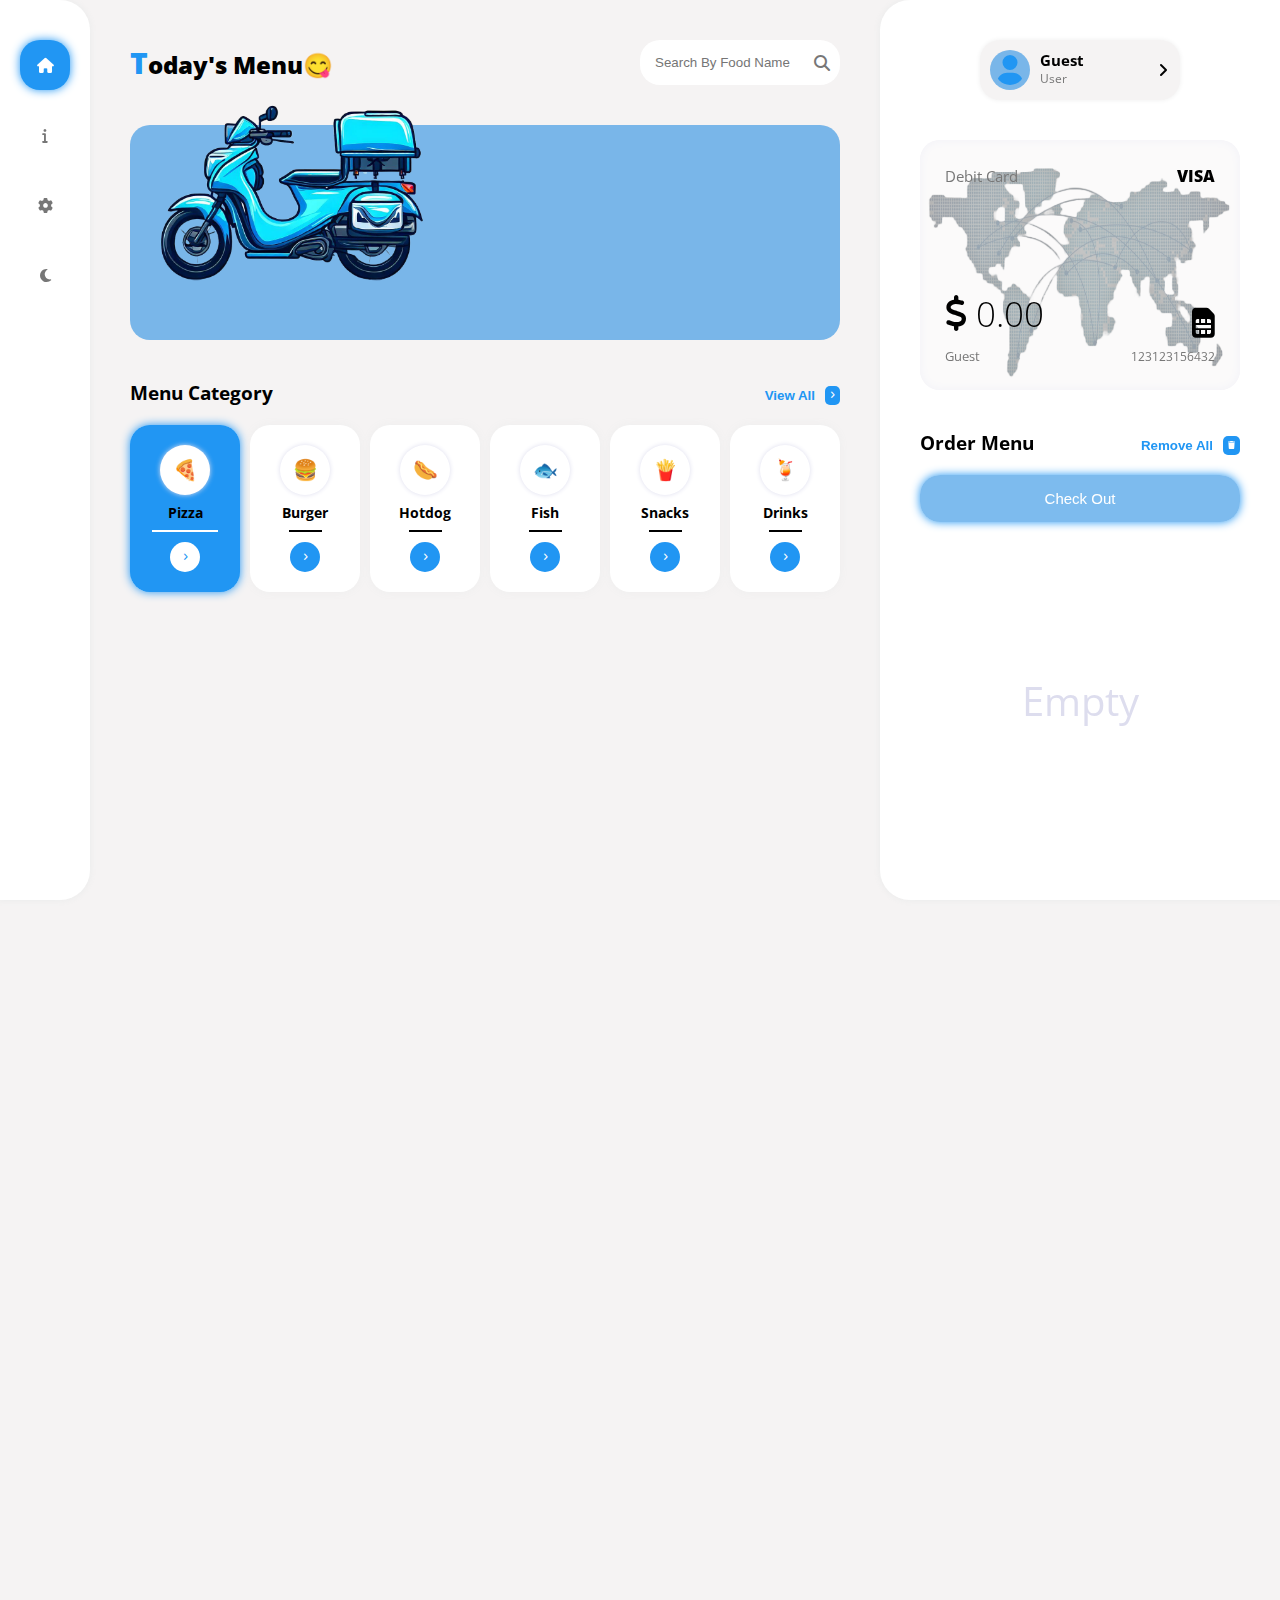
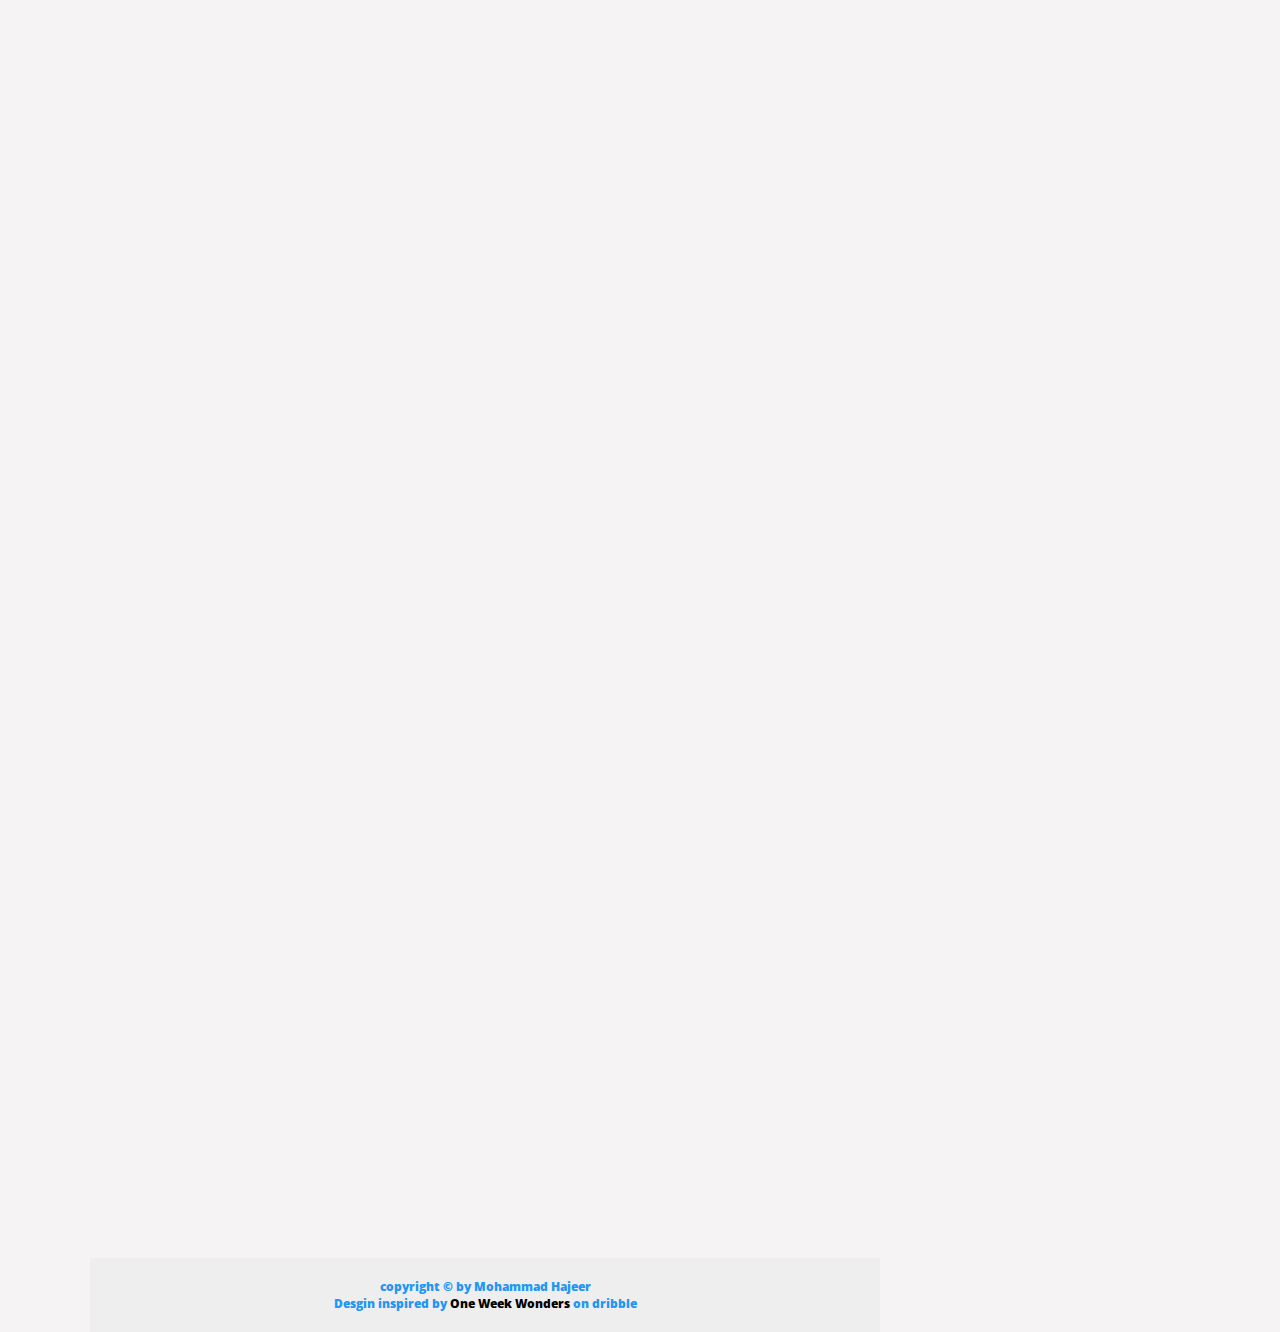
==== commit efcc94f0: "Updated" ====
--- a/index.html
+++ b/index.html
@@ -14,7 +14,10 @@
   <title>Dashboard</title>
 </head>
 
-<body>
+<body class="backdrop-bg prevent-scroll">
+  <!-- Start Loader -->
+  <div id="loader"></div>
+  <!-- End Loader -->
   <!-- Start Navigation -->
   <div class="navigation">
     <ul class="links">
@@ -132,7 +135,8 @@
     </button>
     <!-- Start Footer -->
     <div id="footer">
-      copyright &copy; by Mohammad Hajeer and Khodor Hnein
+      copyright &copy; by Mohammad Hajeer
+      <p>Desgin inspired by <a href="https://dribbble.com/OWWStudio">One Week Wonders</a> on dribble</p>
     </div>
     <!-- End Footer -->
   </div>
--- a/css/style.css
+++ b/css/style.css
@@ -54,16 +54,6 @@
   --text-color: white;
   --box-bg: rgb(56, 56, 56);
 }
-/* body.brown-theme {
-  --main-color: #190019;
-  --alt-main-color: #2b124c;
-  --bg-color: #fbe4d8;
-  --alt-bg-color: #dfb6b2;
-  --bg-backdrop: rgba(32, 32, 32, 0.6);
-  --box-shadow: #852f6c;
-  --text-color: black;
-  --box-bg: #fbe4d844;
-} */
 body.backdrop-bg::before {
   content: "";
   position: absolute;
@@ -71,6 +61,9 @@
   background-color: rgba(32, 32, 32, 0.6);
   transition: 0.3s;
   z-index: 1000;
+}
+body.prevent-scroll {
+  overflow: hidden;
 }
 ul {
   list-style: none;
@@ -111,6 +104,44 @@
   animation: message-moves linear 5s infinite;
 }
 /* End Components */
+/* Start Loader */
+#loader {
+  width: 150px;
+  height: 150px;
+  color: var(--text-color);
+  background-color: var(--bg-color);
+  box-shadow: 0 0 40px var(--main-color) inset;
+  padding: 20px;
+  position: fixed;
+  top: 50%;
+  left: 50%;
+  transform: translate(-50%, -50%);
+  z-index: 9999;
+  animation: loader 2s linear infinite;
+}
+@keyframes loader {
+  0% {
+    transform: translate(-50%, -50%) rotate(0);
+    border-radius: 0;
+  }
+  25% {
+    transform: translate(-50%, -50%) rotate(90deg);
+    border-radius: 10%;
+  }
+  50% {
+    transform: translate(-50%, -50%) rotate(180deg);
+    border-radius: 20%;
+  }
+  75% {
+    transform: translate(-50%, -50%) rotate(270deg);
+    border-radius: 50%;
+  }
+  100% {
+    transform: translate(-50%, -50%) rotate(360deg);
+    border-radius: 0;
+  }
+}
+/* End Loader */
 /* Start Popup Boxes */
 .logout-confirmation-box,
 .login-advice-box {
@@ -305,7 +336,11 @@
   color: var(--main-color);
   font-size: 12px;
   font-weight: 800;
-  z-index: -1;
+  z-index: 11;
+}
+.content #footer a {
+  color: var(--text-color);
+  cursor: pointer;
 }
 .content .page-title {
   margin-bottom: 20px;
@@ -1355,6 +1390,7 @@
   height: 200px;
   border-radius: 50%;
   border: 10px solid var(--box-bg);
+  object-fit: cover;
   /* box-shadow: 0 0 0px 5px var(--main-color); */
 }
 .general-info-box .informations .info {
